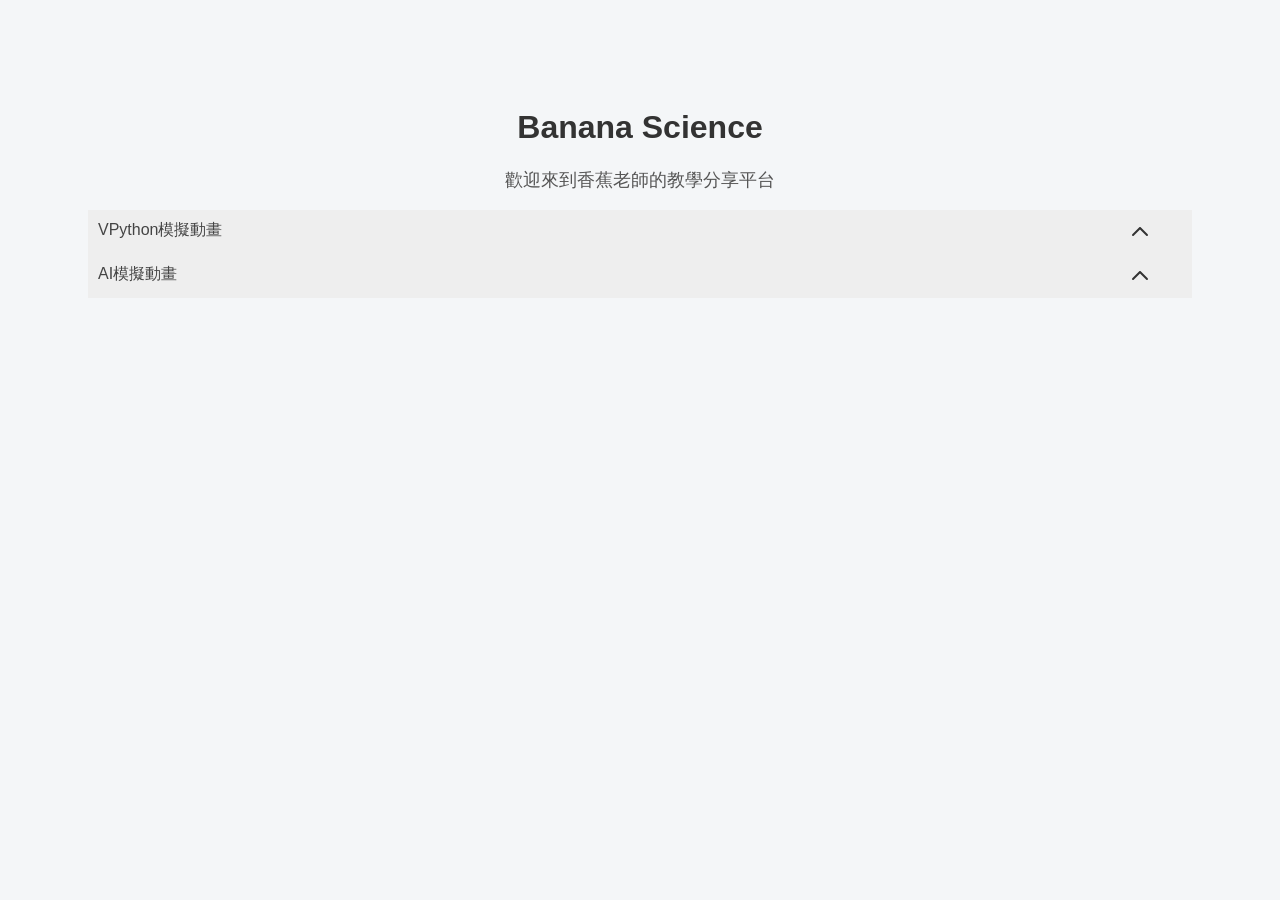
==== index.html @ 94a5cd6b "Update index.html" ====
<!DOCTYPE html>
<html lang="zh-Hant">
<head>
  <meta charset="UTF-8" />  
  <meta name="viewport" content="width=device-width, initial-scale=1.0" />
  <title>BanaScience</title>
  <link rel="bookmark" href="favicon/favicon.ico" />  
  <link rel="apple-touch-icon" sizes="180x180" href="favicon/apple-touch-icon.png">
  <link rel="icon" type="image/png" sizes="32x32" href="favicon/favicon-32x32.png">
  <link rel="icon" type="image/png" sizes="16x16" href="favicon/favicon-16x16.png">
  <link rel="manifest" href="favicon/site.webmanifest">
  <style>
    body {
      font-family: "Microsoft JhengHei", sans-serif;
      background-color: #f4f6f8;
      text-align: center;
      padding: 80px;
    }
    h1 {
      color: #333;
    }
    p {
      color: #555;
      font-size: 18px;
    }
    .drop-header {
      margin-bottom: 0px;
      padding: 10px;
      background-color: #eee;
      color: #444;
      cursor: pointer;
      text-align: left;
      display: flex;
      border: none;
      outline: none;
      transition: 0.7s;
    }
    .drop-header.active, .drop-header:hover {
      background-color: #ccc;
    }
    .drop-header .drop-arrow {
      align-self: flex-end;
      transform-origin: 50% 50%;
      transition: transform 0.3s ease;
    }
    .drop-header.active .drop-arrow {
      transform: rotate(180deg);
    }
    .drop-content {
      background-color: white;
      display: flex;
      flex-direction: column;
      align-items: flex-start;
      max-height: 0;
      overflow: hidden;
      transition: max-height 0.2s ease-out;
    }
    .tool {
      width: 100%;
      padding: 10px;
      display: flex;
      background-color: white;
      color: #221122;
      text-align: start;
      text-decoration: none;
      align-items: center;
      transition: background-color 0.3s;
    }
    .tool:hover {
      background-color: lightgray;
    }
    .icon {
      width: 4%;
      height: 4%;
      padding: 3px;
      margin-right: 0.5rem;
    }
  </style>
</head>
<body>
  <div>
    <h1>Banana Science</h1>
    <p>歡迎來到香蕉老師的教學分享平台</p>
  </div>
  <div class="drop-box">
    <div class="drop-header">
      <span style="width: 95%;">VPython模擬動畫</span>
      <svg class="drop-arrow" width="24" height="24" viewBox="0 0 24 24" xmlns="http://www.w3.org/2000/svg">
        <path fill-rule="evenodd" clip-rule="evenodd" d="M12 7C12.2652 7 12.5196 7.10536 12.7071 7.29289L19.7071 14.2929C20.0976 14.6834 20.0976 15.3166 19.7071 15.7071C19.3166 16.0976 18.6834 16.0976 18.2929 15.7071L12 9.41421L5.70711 15.7071C5.31658 16.0976 4.68342 16.0976 4.29289 15.7071C3.90237 15.3166 3.90237 14.6834 4.29289 14.2929L11.2929 7.29289C11.4804 7.10536 11.7348 7 12 7Z" fill="#333333"/>
      </svg>
    </div>
    <div class="drop-content" id="vpython_ani">
      <a class="tool" href="./wave.html">
        <svg class="icon" viewBox="0 0 594.3761 255.05859" version="1.1" xmlns="http://www.w3.org/2000/svg" xmlns:svg="http://www.w3.org/2000/svg">
          <g transform="translate(-395.97852,-268.9707)">
            <path fill="#555555" style="stroke-linecap:round;stroke-linejoin:round;paint-order:stroke markers fill"
              d="m 558.82031,268.9707 c -20.92199,0 -37.84213,10.01797 -52.13672,21.58594 -14.29458,11.56798 -26.56698,25.69681 -37.11523,39.49805 -21.09652,27.60247 -35.37891,54.76172 -35.37891,54.76172 a 25,25 0 0 0 -0.25781,0.86523 h -15.45312 a 22.5,22.5 0 0 0 -22.5,22.5 22.5,22.5 0 0 0 22.5,22.5 h 158.86132 a 22.5,22.5 0 0 0 22.5,-22.5 22.5,22.5 0 0 0 -11.11523,-19.40039 c 2.13415,-3.41445 4.4962,-7.09667 7.10156,-10.98242 -3.69198,-5.61745 -7.44564,-11.02613 -11.27344,-15.8086 -11.22714,-14.02732 -21.59804,-19.28801 -24.34374,-20.59961 -16.43062,23.23801 -27.07227,43.42579 -27.07227,43.42579 a 25,25 0 0 0 -0.36523,0.86523 H 491.8418 c 4.9206,-7.74054 10.62061,-16.32858 17.45117,-25.26562 9.04241,-11.831 19.38296,-23.336 28.84375,-30.99219 9.46078,-7.6562 17.43927,-10.45313 20.68359,-10.45313 12.20814,0 27.55106,10.53319 42.68946,29.44727 15.13841,18.91408 28.14244,43.18011 38.18945,60.58203 9.10519,15.77066 23.19824,42.76892 42.45312,66.82617 19.25489,24.05725 45.60208,48.20313 81.72657,48.20313 20.922,0 37.84212,-10.0199 52.13672,-21.58789 14.2946,-11.56798 26.56693,-25.69486 37.11523,-39.4961 21.0965,-27.60247 35.37891,-54.76367 35.37891,-54.76367 a 25,25 0 0 0 -10.41993,-33.78516 25,25 0 0 0 -33.78515,10.41993 c 0,0 -12.81559,24.10361 -30.90039,47.76562 -9.0424,11.831 -19.381,23.33598 -28.8418,30.99219 -9.4608,7.6562 -17.43929,10.45508 -20.68359,10.45508 -12.2081,0 -27.55105,-10.53319 -42.68946,-29.44727 C 706.05105,425.66795 693.047,401.40192 683,384 673.8948,368.22934 659.7998,341.23108 640.54492,317.17383 621.29003,293.11657 594.94479,268.9707 558.82031,268.9707 Z m 98.94727,0 c -10.1329,0 -19.30884,2.38143 -27.7207,6.11914 10.70728,8.95653 19.8438,19.00212 27.45507,28.51172 5.08846,6.35757 9.79291,12.84472 14.14844,19.24024 9.08478,4.62656 18.98115,13.3001 28.80664,25.57617 15.13841,18.91408 28.14245,43.18011 38.18946,60.58203 6.06993,10.51344 14.57015,26.10715 25.125,42.40234 1.78696,-0.91242 4.20304,-2.34317 7.1289,-4.71093 7.20464,-5.8304 16.93063,-16.41639 25.24805,-27.29883 1.22338,-1.60067 2.36522,-3.19791 3.53711,-4.79883 C 793.07513,403.68747 787.1085,392.93952 781.94727,384 772.84207,368.22934 758.74707,341.23108 739.49219,317.17383 720.2373,293.11657 693.89206,268.9707 657.76758,268.9707 Z m 306.65234,102.54492 a 25,25 0 0 0 -21.16797,13.30079 c 0,0 -12.81559,24.10361 -30.90039,47.76562 -9.0424,11.831 -19.38099,23.33598 -28.84179,30.99219 -2.82417,2.28547 -5.43862,4.01568 -7.91211,5.49023 -1.71394,2.35097 -3.39487,4.69418 -5.21094,7.07032 -10.68177,13.97586 -23.40176,28.68413 -38.7832,41.49609 9.49961,4.01241 19.8775,6.39844 31.22265,6.39844 20.922,0 37.84212,-10.0199 52.13672,-21.58789 14.2946,-11.56798 26.56694,-25.69486 37.11524,-39.4961 21.0965,-27.60247 35.3789,-54.76367 35.3789,-54.76367 a 25,25 0 0 0 -10.41992,-33.78516 25,25 0 0 0 -12.61719,-2.88086 z" />
          </g>
        </svg>
        <span>波動模擬</span>
      </a>
      <a class="tool" href="./projectile.html">
        <svg class="icon" viewBox="0 0 556.05591 450" version="1.1" xmlns="http://www.w3.org/2000/svg" xmlns:svg="http://www.w3.org/2000/svg">
          <g transform="translate(-371.45581,-113.09178)">
            <path fill="#555555" style="display:inline;stroke-linecap:round;stroke-linejoin:round;paint-order:stroke markers fill"
              d="m 813.71879,113.09178 c -62.2541,-1e-5 -113.793,51.53891 -113.79301,113.79297 0,62.25406 51.53891,113.79292 113.79301,113.79292 62.254,0 113.7929,-51.53886 113.7929,-113.79292 0,-62.25405 -51.5389,-113.79297 -113.7929,-113.79297 z m 0,50 a 63.793274,63.793274 0 0 1 63.7929,63.79297 63.793274,63.793274 0 0 1 -63.7929,63.79297 63.793274,63.793274 0 0 1 -63.79301,-63.79297 63.793274,63.793274 0 0 1 63.79301,-63.79297 z m -156.20902,81.64453 a 22.5,22.5 0 0 0 -11.43164,2.22461 c -42.15649,20.56658 -82.80419,44.84276 -120.45313,73.55665 -0.005,0 -0.0101,0.01 -0.0156,0.014 -0.003,0 -0.007,0 -0.01,0.01 -30.0369,22.8474 -57.94888,48.3608 -83.52148,75.9687 -24.5409,26.4741 -46.99316,54.9388 -66.90625,85.1426 a 22.5,22.5 0 0 0 6.39843,31.1699 22.5,22.5 0 0 0 31.16993,-6.4004 c 18.51048,-28.0762 39.43138,-54.6096 62.34375,-79.3261 a 22.50225,22.50225 0 0 0 0.006,-0.01 c 23.87759,-25.7781 49.88614,-49.5366 77.7754,-70.7481 a 22.50225,22.50225 0 0 0 0.0254,-0.02 c 34.95945,-26.6654 73.0517,-49.4628 112.91797,-68.91208 a 22.5,22.5 0 0 0 10.35546,-30.08789 22.5,22.5 0 0 0 -18.65429,-12.58008 z m 35.03906,60.93946 a 22.5,22.5 0 0 0 -11.45313,2.1211 c -75.90929,36.1812 -168.40964,95.7492 -245.36914,208.789 a 22.5,22.5 0 0 0 5.9375,31.2618 22.5,22.5 0 0 0 31.25977,-5.9356 c 71.70632,-105.3238 156.02162,-159.409 227.5332,-193.4941 a 22.5,22.5 0 0 0 10.63086,-29.9922 22.5,22.5 0 0 0 -18.53906,-12.75 z" />
          </g>
        </svg>
        <span>拋體模擬</span>
      </a>
    </div>
  </div>
   <div class="drop-box">
    <div class="drop-header">
      <span style="width: 95%;">AI模擬動畫</span>
      <svg class="drop-arrow" width="24" height="24" viewBox="0 0 24 24" xmlns="http://www.w3.org/2000/svg">
        <path fill-rule="evenodd" clip-rule="evenodd" d="M12 7C12.2652 7 12.5196 7.10536 12.7071 7.29289L19.7071 14.2929C20.0976 14.6834 20.0976 15.3166 19.7071 15.7071C19.3166 16.0976 18.6834 16.0976 18.2929 15.7071L12 9.41421L5.70711 15.7071C5.31658 16.0976 4.68342 16.0976 4.29289 15.7071C3.90237 15.3166 3.90237 14.6834 4.29289 14.2929L11.2929 7.29289C11.4804 7.10536 11.7348 7 12 7Z" fill="#333333"/>
      </svg>
    </div>
    <div class="drop-content" id="html_ani">
      <a class="tool" href="./eyes.html">
        <span>眼睛成像模擬</span>
      </a>
      <a class="tool" href="./eyesoptical/ani.html">
        <span>近視與遠視</span>
      </a>
    </div>
  </div>
  <script>
    var acc = document.getElementsByClassName("drop-header"); 
    for (var i = 0; i < acc.length; i++) {
      acc[i].addEventListener("click", function() {
        this.classList.toggle("active");
        var panel = this.nextElementSibling;
        if (panel.style.maxHeight) {
            panel.style.maxHeight = null;
        } else {
            panel.style.maxHeight = panel.scrollHeight + "px";
        }
      });
    }
  </script>
</body>
</html>
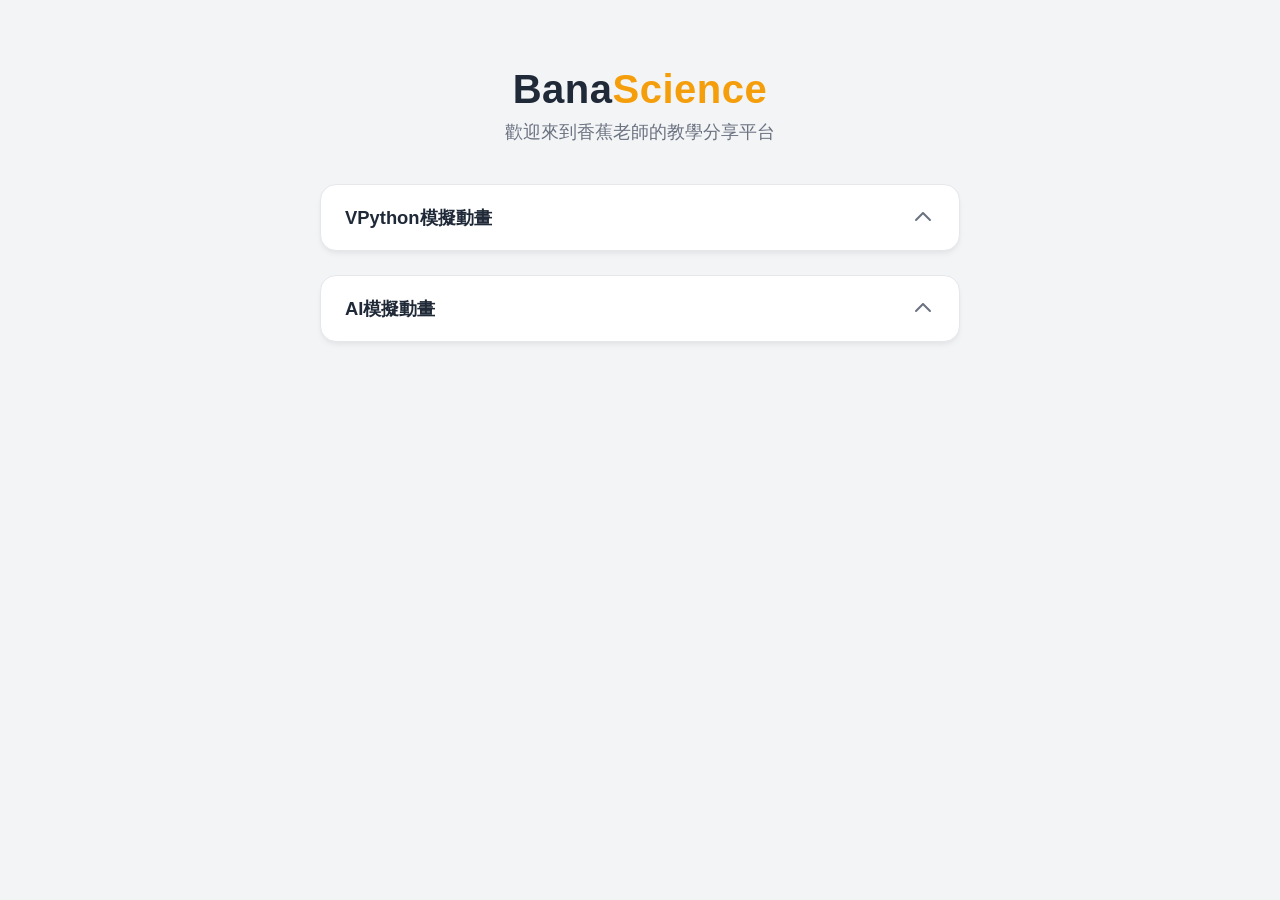
==== commit 03d775c9: "Update title and enhance styling in index.html" ====
--- a/index.html
+++ b/index.html
@@ -3,129 +3,221 @@
 <head>
   <meta charset="UTF-8" />  
   <meta name="viewport" content="width=device-width, initial-scale=1.0" />
-  <title>BanaScience</title>
+  <title>BanaScience | 香蕉老師的教學分享平台</title>
   <link rel="bookmark" href="favicon/favicon.ico" />  
   <link rel="apple-touch-icon" sizes="180x180" href="favicon/apple-touch-icon.png">
   <link rel="icon" type="image/png" sizes="32x32" href="favicon/favicon-32x32.png">
   <link rel="icon" type="image/png" sizes="16x16" href="favicon/favicon-16x16.png">
   <link rel="manifest" href="favicon/site.webmanifest">
   <style>
+    /* 定義全域色彩變數，方便未來統一修改 */
+    :root {
+      --primary-color: #F59E0B; /* 呼應香蕉的暖黃/橘色 */
+      --bg-color: #F3F4F6;      /* 柔和的淺灰背景 */
+      --card-bg: #FFFFFF;
+      --text-main: #1F2937;
+      --text-muted: #6B7280;
+      --border-color: #E5E7EB;
+    }
+
     body {
-      font-family: "Microsoft JhengHei", sans-serif;
-      background-color: #f4f6f8;
+      font-family: "Microsoft JhengHei", -apple-system, BlinkMacSystemFont, sans-serif;
+      background-color: var(--bg-color);
+      color: var(--text-main);
+      margin: 0;
+      padding: 40px 20px;
+      display: flex;
+      flex-direction: column;
+      align-items: center;
+    }
+
+    /* 加入容器限制最大寬度，避免在大螢幕上比例失衡 */
+    .container {
+      max-width: 640px;
+      width: 100%;
+    }
+
+    header {
       text-align: center;
-      padding: 80px;
-    }
+      margin-bottom: 40px;
+    }
+
     h1 {
-      color: #333;
-    }
-    p {
-      color: #555;
-      font-size: 18px;
-    }
+      font-size: 2.5rem;
+      margin-bottom: 8px;
+      font-weight: 800;
+      letter-spacing: 0.5px;
+    }
+
+    h1 span {
+      color: var(--primary-color);
+    }
+
+    header p {
+      color: var(--text-muted);
+      font-size: 1.1rem;
+      margin: 0;
+    }
+
+    /* 現代卡片設計 */
+    .drop-box {
+      background-color: var(--card-bg);
+      border-radius: 16px;
+      box-shadow: 0 4px 6px -1px rgba(0, 0, 0, 0.05), 0 2px 4px -1px rgba(0, 0, 0, 0.03);
+      margin-bottom: 24px;
+      overflow: hidden;
+      border: 1px solid var(--border-color);
+      transition: transform 0.2s ease, box-shadow 0.2s ease;
+    }
+
+    .drop-box:hover {
+      box-shadow: 0 10px 15px -3px rgba(0, 0, 0, 0.08);
+      transform: translateY(-2px);
+    }
+
     .drop-header {
-      margin-bottom: 0px;
-      padding: 10px;
-      background-color: #eee;
-      color: #444;
+      padding: 20px 24px;
+      background-color: transparent;
+      color: var(--text-main);
+      font-size: 1.15rem;
+      font-weight: 600;
       cursor: pointer;
-      text-align: left;
-      display: flex;
+      display: flex;
+      justify-content: space-between;
+      align-items: center;
       border: none;
       outline: none;
-      transition: 0.7s;
-    }
+      transition: background-color 0.3s;
+    }
+
     .drop-header.active, .drop-header:hover {
-      background-color: #ccc;
-    }
+      background-color: #FAFAFA;
+    }
+
     .drop-header .drop-arrow {
-      align-self: flex-end;
       transform-origin: 50% 50%;
       transition: transform 0.3s ease;
-    }
+      fill: var(--text-muted);
+    }
+
     .drop-header.active .drop-arrow {
       transform: rotate(180deg);
-    }
+      fill: var(--primary-color);
+    }
+
     .drop-content {
-      background-color: white;
+      background-color: var(--card-bg);
       display: flex;
       flex-direction: column;
-      align-items: flex-start;
       max-height: 0;
       overflow: hidden;
-      transition: max-height 0.2s ease-out;
-    }
+      transition: max-height 0.3s ease-out;
+    }
+
+    /* 選單內的連結項目 */
     .tool {
-      width: 100%;
-      padding: 10px;
-      display: flex;
-      background-color: white;
-      color: #221122;
-      text-align: start;
+      padding: 16px 24px;
+      display: flex;
+      align-items: center;
+      color: var(--text-main);
       text-decoration: none;
-      align-items: center;
-      transition: background-color 0.3s;
-    }
+      border-top: 1px solid var(--border-color);
+      transition: all 0.2s ease;
+    }
+
     .tool:hover {
-      background-color: lightgray;
-    }
+      background-color: #FFFBEB; /* 淺黃色懸浮背景 */
+      padding-left: 32px; /* 懸浮時產生往右的動態引導感 */
+      color: var(--primary-color);
+      font-weight: 600;
+    }
+
+    /* 確保 SVG 縮放正確且與文字對齊 */
     .icon {
-      width: 4%;
-      height: 4%;
-      padding: 3px;
-      margin-right: 0.5rem;
+      width: 24px;
+      height: 24px;
+      margin-right: 14px;
+      flex-shrink: 0;
+    }
+
+    .icon path {
+      transition: fill 0.2s ease;
+    }
+
+    .tool:hover .icon path {
+      fill: var(--primary-color);
+    }
+
+    /* 若沒有 icon 的項目，用點綴圖案代替對齊 */
+    .tool span {
+      display: flex;
+      align-items: center;
     }
   </style>
 </head>
 <body>
-  <div>
-    <h1>Banana Science</h1>
-    <p>歡迎來到香蕉老師的教學分享平台</p>
-  </div>
-  <div class="drop-box">
-    <div class="drop-header">
-      <span style="width: 95%;">VPython模擬動畫</span>
-      <svg class="drop-arrow" width="24" height="24" viewBox="0 0 24 24" xmlns="http://www.w3.org/2000/svg">
-        <path fill-rule="evenodd" clip-rule="evenodd" d="M12 7C12.2652 7 12.5196 7.10536 12.7071 7.29289L19.7071 14.2929C20.0976 14.6834 20.0976 15.3166 19.7071 15.7071C19.3166 16.0976 18.6834 16.0976 18.2929 15.7071L12 9.41421L5.70711 15.7071C5.31658 16.0976 4.68342 16.0976 4.29289 15.7071C3.90237 15.3166 3.90237 14.6834 4.29289 14.2929L11.2929 7.29289C11.4804 7.10536 11.7348 7 12 7Z" fill="#333333"/>
-      </svg>
+  <div class="container">
+    <header>
+      <h1>Bana<span>Science</span></h1>
+      <p>歡迎來到香蕉老師的教學分享平台</p>
+    </header>
+
+    <div class="drop-box">
+      <div class="drop-header">
+        <span>VPython模擬動畫</span>
+        <svg class="drop-arrow" width="24" height="24" viewBox="0 0 24 24" xmlns="http://www.w3.org/2000/svg">
+          <path fill-rule="evenodd" clip-rule="evenodd" d="M12 7C12.2652 7 12.5196 7.10536 12.7071 7.29289L19.7071 14.2929C20.0976 14.6834 20.0976 15.3166 19.7071 15.7071C19.3166 16.0976 18.6834 16.0976 18.2929 15.7071L12 9.41421L5.70711 15.7071C5.31658 16.0976 4.68342 16.0976 4.29289 15.7071C3.90237 15.3166 3.90237 14.6834 4.29289 14.2929L11.2929 7.29289C11.4804 7.10536 11.7348 7 12 7Z"/>
+        </svg>
+      </div>
+      <div class="drop-content" id="vpython_ani">
+        <a class="tool" href="./wave.html">
+          <svg class="icon" viewBox="0 0 594.3761 255.05859" version="1.1" xmlns="http://www.w3.org/2000/svg">
+            <g transform="translate(-395.97852,-268.9707)">
+              <path fill="#555555" style="stroke-linecap:round;stroke-linejoin:round;paint-order:stroke markers fill"
+                d="m 558.82031,268.9707 c -20.92199,0 -37.84213,10.01797 -52.13672,21.58594 -14.29458,11.56798 -26.56698,25.69681 -37.11523,39.49805 -21.09652,27.60247 -35.37891,54.76172 -35.37891,54.76172 a 25,25 0 0 0 -0.25781,0.86523 h -15.45312 a 22.5,22.5 0 0 0 -22.5,22.5 22.5,22.5 0 0 0 22.5,22.5 h 158.86132 a 22.5,22.5 0 0 0 22.5,-22.5 22.5,22.5 0 0 0 -11.11523,-19.40039 c 2.13415,-3.41445 4.4962,-7.09667 7.10156,-10.98242 -3.69198,-5.61745 -7.44564,-11.02613 -11.27344,-15.8086 -11.22714,-14.02732 -21.59804,-19.28801 -24.34374,-20.59961 -16.43062,23.23801 -27.07227,43.42579 -27.07227,43.42579 a 25,25 0 0 0 -0.36523,0.86523 H 491.8418 c 4.9206,-7.74054 10.62061,-16.32858 17.45117,-25.26562 9.04241,-11.831 19.38296,-23.336 28.84375,-30.99219 9.46078,-7.6562 17.43927,-10.45313 20.68359,-10.45313 12.20814,0 27.55106,10.53319 42.68946,29.44727 15.13841,18.91408 28.14244,43.18011 38.18945,60.58203 9.10519,15.77066 23.19824,42.76892 42.45312,66.82617 19.25489,24.05725 45.60208,48.20313 81.72657,48.20313 20.922,0 37.84212,-10.0199 52.13672,-21.58789 14.2946,-11.56798 26.56693,-25.69486 37.11523,-39.4961 21.0965,-27.60247 35.37891,-54.76367 35.37891,-54.76367 a 25,25 0 0 0 -10.41993,-33.78516 25,25 0 0 0 -33.78515,10.41993 c 0,0 -12.81559,24.10361 -30.90039,47.76562 -9.0424,11.831 -19.381,23.33598 -28.8418,30.99219 -9.4608,7.6562 -17.43929,10.45508 -20.68359,10.45508 -12.2081,0 -27.55105,-10.53319 -42.68946,-29.44727 C 706.05105,425.66795 693.047,401.40192 683,384 673.8948,368.22934 659.7998,341.23108 640.54492,317.17383 621.29003,293.11657 594.94479,268.9707 558.82031,268.9707 Z m 98.94727,0 c -10.1329,0 -19.30884,2.38143 -27.7207,6.11914 10.70728,8.95653 19.8438,19.00212 27.45507,28.51172 5.08846,6.35757 9.79291,12.84472 14.14844,19.24024 9.08478,4.62656 18.98115,13.3001 28.80664,25.57617 15.13841,18.91408 28.14245,43.18011 38.18946,60.58203 6.06993,10.51344 14.57015,26.10715 25.125,42.40234 1.78696,-0.91242 4.20304,-2.34317 7.1289,-4.71093 7.20464,-5.8304 16.93063,-16.41639 25.24805,-27.29883 1.22338,-1.60067 2.36522,-3.19791 3.53711,-4.79883 C 793.07513,403.68747 787.1085,392.93952 781.94727,384 772.84207,368.22934 758.74707,341.23108 739.49219,317.17383 720.2373,293.11657 693.89206,268.9707 657.76758,268.9707 Z m 306.65234,102.54492 a 25,25 0 0 0 -21.16797,13.30079 c 0,0 -12.81559,24.10361 -30.90039,47.76562 -9.0424,11.831 -19.38099,23.33598 -28.84179,30.99219 -2.82417,2.28547 -5.43862,4.01568 -7.91211,5.49023 -1.71394,2.35097 -3.39487,4.69418 -5.21094,7.07032 -10.68177,13.97586 -23.40176,28.68413 -38.7832,41.49609 9.49961,4.01241 19.8775,6.39844 31.22265,6.39844 20.922,0 37.84212,-10.0199 52.13672,-21.58789 14.2946,-11.56798 26.56694,-25.69486 37.11524,-39.4961 21.0965,-27.60247 35.3789,-54.76367 35.3789,-54.76367 a 25,25 0 0 0 -10.41992,-33.78516 25,25 0 0 0 -12.61719,-2.88086 z" />
+            </g>
+          </svg>
+          <span>波動模擬</span>
+        </a>
+        <a class="tool" href="./projectile.html">
+          <svg class="icon" viewBox="0 0 556.05591 450" version="1.1" xmlns="http://www.w3.org/2000/svg">
+            <g transform="translate(-371.45581,-113.09178)">
+              <path fill="#555555" style="display:inline;stroke-linecap:round;stroke-linejoin:round;paint-order:stroke markers fill"
+                d="m 813.71879,113.09178 c -62.2541,-1e-5 -113.793,51.53891 -113.79301,113.79297 0,62.25406 51.53891,113.79292 113.79301,113.79292 62.254,0 113.7929,-51.53886 113.7929,-113.79292 0,-62.25405 -51.5389,-113.79297 -113.7929,-113.79297 z m 0,50 a 63.793274,63.793274 0 0 1 63.7929,63.79297 63.793274,63.793274 0 0 1 -63.7929,63.79297 63.793274,63.793274 0 0 1 -63.79301,-63.79297 63.793274,63.793274 0 0 1 63.79301,-63.79297 z m -156.20902,81.64453 a 22.5,22.5 0 0 0 -11.43164,2.22461 c -42.15649,20.56658 -82.80419,44.84276 -120.45313,73.55665 -0.005,0 -0.0101,0.01 -0.0156,0.014 -0.003,0 -0.007,0 -0.01,0.01 -30.0369,22.8474 -57.94888,48.3608 -83.52148,75.9687 -24.5409,26.4741 -46.99316,54.9388 -66.90625,85.1426 a 22.5,22.5 0 0 0 6.39843,31.1699 22.5,22.5 0 0 0 31.16993,-6.4004 c 18.51048,-28.0762 39.43138,-54.6096 62.34375,-79.3261 a 22.50225,22.50225 0 0 0 0.006,-0.01 c 23.87759,-25.7781 49.88614,-49.5366 77.7754,-70.7481 a 22.50225,22.50225 0 0 0 0.0254,-0.02 c 34.95945,-26.6654 73.0517,-49.4628 112.91797,-68.91208 a 22.5,22.5 0 0 0 10.35546,-30.08789 22.5,22.5 0 0 0 -18.65429,-12.58008 z m 35.03906,60.93946 a 22.5,22.5 0 0 0 -11.45313,2.1211 c -75.90929,36.1812 -168.40964,95.7492 -245.36914,208.789 a 22.5,22.5 0 0 0 5.9375,31.2618 22.5,22.5 0 0 0 31.25977,-5.9356 c 71.70632,-105.3238 156.02162,-159.409 227.5332,-193.4941 a 22.5,22.5 0 0 0 10.63086,-29.9922 22.5,22.5 0 0 0 -18.53906,-12.75 z" />
+            </g>
+          </svg>
+          <span>拋體模擬</span>
+        </a>
+      </div>
     </div>
-    <div class="drop-content" id="vpython_ani">
-      <a class="tool" href="./wave.html">
-        <svg class="icon" viewBox="0 0 594.3761 255.05859" version="1.1" xmlns="http://www.w3.org/2000/svg" xmlns:svg="http://www.w3.org/2000/svg">
-          <g transform="translate(-395.97852,-268.9707)">
-            <path fill="#555555" style="stroke-linecap:round;stroke-linejoin:round;paint-order:stroke markers fill"
-              d="m 558.82031,268.9707 c -20.92199,0 -37.84213,10.01797 -52.13672,21.58594 -14.29458,11.56798 -26.56698,25.69681 -37.11523,39.49805 -21.09652,27.60247 -35.37891,54.76172 -35.37891,54.76172 a 25,25 0 0 0 -0.25781,0.86523 h -15.45312 a 22.5,22.5 0 0 0 -22.5,22.5 22.5,22.5 0 0 0 22.5,22.5 h 158.86132 a 22.5,22.5 0 0 0 22.5,-22.5 22.5,22.5 0 0 0 -11.11523,-19.40039 c 2.13415,-3.41445 4.4962,-7.09667 7.10156,-10.98242 -3.69198,-5.61745 -7.44564,-11.02613 -11.27344,-15.8086 -11.22714,-14.02732 -21.59804,-19.28801 -24.34374,-20.59961 -16.43062,23.23801 -27.07227,43.42579 -27.07227,43.42579 a 25,25 0 0 0 -0.36523,0.86523 H 491.8418 c 4.9206,-7.74054 10.62061,-16.32858 17.45117,-25.26562 9.04241,-11.831 19.38296,-23.336 28.84375,-30.99219 9.46078,-7.6562 17.43927,-10.45313 20.68359,-10.45313 12.20814,0 27.55106,10.53319 42.68946,29.44727 15.13841,18.91408 28.14244,43.18011 38.18945,60.58203 9.10519,15.77066 23.19824,42.76892 42.45312,66.82617 19.25489,24.05725 45.60208,48.20313 81.72657,48.20313 20.922,0 37.84212,-10.0199 52.13672,-21.58789 14.2946,-11.56798 26.56693,-25.69486 37.11523,-39.4961 21.0965,-27.60247 35.37891,-54.76367 35.37891,-54.76367 a 25,25 0 0 0 -10.41993,-33.78516 25,25 0 0 0 -33.78515,10.41993 c 0,0 -12.81559,24.10361 -30.90039,47.76562 -9.0424,11.831 -19.381,23.33598 -28.8418,30.99219 -9.4608,7.6562 -17.43929,10.45508 -20.68359,10.45508 -12.2081,0 -27.55105,-10.53319 -42.68946,-29.44727 C 706.05105,425.66795 693.047,401.40192 683,384 673.8948,368.22934 659.7998,341.23108 640.54492,317.17383 621.29003,293.11657 594.94479,268.9707 558.82031,268.9707 Z m 98.94727,0 c -10.1329,0 -19.30884,2.38143 -27.7207,6.11914 10.70728,8.95653 19.8438,19.00212 27.45507,28.51172 5.08846,6.35757 9.79291,12.84472 14.14844,19.24024 9.08478,4.62656 18.98115,13.3001 28.80664,25.57617 15.13841,18.91408 28.14245,43.18011 38.18946,60.58203 6.06993,10.51344 14.57015,26.10715 25.125,42.40234 1.78696,-0.91242 4.20304,-2.34317 7.1289,-4.71093 7.20464,-5.8304 16.93063,-16.41639 25.24805,-27.29883 1.22338,-1.60067 2.36522,-3.19791 3.53711,-4.79883 C 793.07513,403.68747 787.1085,392.93952 781.94727,384 772.84207,368.22934 758.74707,341.23108 739.49219,317.17383 720.2373,293.11657 693.89206,268.9707 657.76758,268.9707 Z m 306.65234,102.54492 a 25,25 0 0 0 -21.16797,13.30079 c 0,0 -12.81559,24.10361 -30.90039,47.76562 -9.0424,11.831 -19.38099,23.33598 -28.84179,30.99219 -2.82417,2.28547 -5.43862,4.01568 -7.91211,5.49023 -1.71394,2.35097 -3.39487,4.69418 -5.21094,7.07032 -10.68177,13.97586 -23.40176,28.68413 -38.7832,41.49609 9.49961,4.01241 19.8775,6.39844 31.22265,6.39844 20.922,0 37.84212,-10.0199 52.13672,-21.58789 14.2946,-11.56798 26.56694,-25.69486 37.11524,-39.4961 21.0965,-27.60247 35.3789,-54.76367 35.3789,-54.76367 a 25,25 0 0 0 -10.41992,-33.78516 25,25 0 0 0 -12.61719,-2.88086 z" />
-          </g>
+
+    <div class="drop-box">
+      <div class="drop-header">
+        <span>AI模擬動畫</span>
+        <svg class="drop-arrow" width="24" height="24" viewBox="0 0 24 24" xmlns="http://www.w3.org/2000/svg">
+          <path fill-rule="evenodd" clip-rule="evenodd" d="M12 7C12.2652 7 12.5196 7.10536 12.7071 7.29289L19.7071 14.2929C20.0976 14.6834 20.0976 15.3166 19.7071 15.7071C19.3166 16.0976 18.6834 16.0976 18.2929 15.7071L12 9.41421L5.70711 15.7071C5.31658 16.0976 4.68342 16.0976 4.29289 15.7071C3.90237 15.3166 3.90237 14.6834 4.29289 14.2929L11.2929 7.29289C11.4804 7.10536 11.7348 7 12 7Z"/>
         </svg>
-        <span>波動模擬</span>
-      </a>
-      <a class="tool" href="./projectile.html">
-        <svg class="icon" viewBox="0 0 556.05591 450" version="1.1" xmlns="http://www.w3.org/2000/svg" xmlns:svg="http://www.w3.org/2000/svg">
-          <g transform="translate(-371.45581,-113.09178)">
-            <path fill="#555555" style="display:inline;stroke-linecap:round;stroke-linejoin:round;paint-order:stroke markers fill"
-              d="m 813.71879,113.09178 c -62.2541,-1e-5 -113.793,51.53891 -113.79301,113.79297 0,62.25406 51.53891,113.79292 113.79301,113.79292 62.254,0 113.7929,-51.53886 113.7929,-113.79292 0,-62.25405 -51.5389,-113.79297 -113.7929,-113.79297 z m 0,50 a 63.793274,63.793274 0 0 1 63.7929,63.79297 63.793274,63.793274 0 0 1 -63.7929,63.79297 63.793274,63.793274 0 0 1 -63.79301,-63.79297 63.793274,63.793274 0 0 1 63.79301,-63.79297 z m -156.20902,81.64453 a 22.5,22.5 0 0 0 -11.43164,2.22461 c -42.15649,20.56658 -82.80419,44.84276 -120.45313,73.55665 -0.005,0 -0.0101,0.01 -0.0156,0.014 -0.003,0 -0.007,0 -0.01,0.01 -30.0369,22.8474 -57.94888,48.3608 -83.52148,75.9687 -24.5409,26.4741 -46.99316,54.9388 -66.90625,85.1426 a 22.5,22.5 0 0 0 6.39843,31.1699 22.5,22.5 0 0 0 31.16993,-6.4004 c 18.51048,-28.0762 39.43138,-54.6096 62.34375,-79.3261 a 22.50225,22.50225 0 0 0 0.006,-0.01 c 23.87759,-25.7781 49.88614,-49.5366 77.7754,-70.7481 a 22.50225,22.50225 0 0 0 0.0254,-0.02 c 34.95945,-26.6654 73.0517,-49.4628 112.91797,-68.91208 a 22.5,22.5 0 0 0 10.35546,-30.08789 22.5,22.5 0 0 0 -18.65429,-12.58008 z m 35.03906,60.93946 a 22.5,22.5 0 0 0 -11.45313,2.1211 c -75.90929,36.1812 -168.40964,95.7492 -245.36914,208.789 a 22.5,22.5 0 0 0 5.9375,31.2618 22.5,22.5 0 0 0 31.25977,-5.9356 c 71.70632,-105.3238 156.02162,-159.409 227.5332,-193.4941 a 22.5,22.5 0 0 0 10.63086,-29.9922 22.5,22.5 0 0 0 -18.53906,-12.75 z" />
-          </g>
-        </svg>
-        <span>拋體模擬</span>
-      </a>
+      </div>
+      <div class="drop-content" id="html_ani">
+        <a class="tool" href="./eyes.html">
+          <span style="padding-left: 38px;">眼睛成像模擬</span>
+        </a>
+        <a class="tool" href="./lab/eyesoptical.html">
+          <span style="padding-left: 38px;">近視與遠視</span>
+        </a>
+        <a class="tool" href="./lab/circuit_lab.html">
+          <span style="padding-left: 38px;">基本電路模擬</span>
+        </a>
+        <a class="tool" href="./lab/atom.html">
+          <span style="padding-left: 38px;">電子組態</span>
+        </a>
+        <a class="tool" href="./lab/kinematics_simulator.html">
+          <span style="padding-left: 38px;">直線運動</span>
+        </a>
+      </div>
     </div>
   </div>
-   <div class="drop-box">
-    <div class="drop-header">
-      <span style="width: 95%;">AI模擬動畫</span>
-      <svg class="drop-arrow" width="24" height="24" viewBox="0 0 24 24" xmlns="http://www.w3.org/2000/svg">
-        <path fill-rule="evenodd" clip-rule="evenodd" d="M12 7C12.2652 7 12.5196 7.10536 12.7071 7.29289L19.7071 14.2929C20.0976 14.6834 20.0976 15.3166 19.7071 15.7071C19.3166 16.0976 18.6834 16.0976 18.2929 15.7071L12 9.41421L5.70711 15.7071C5.31658 16.0976 4.68342 16.0976 4.29289 15.7071C3.90237 15.3166 3.90237 14.6834 4.29289 14.2929L11.2929 7.29289C11.4804 7.10536 11.7348 7 12 7Z" fill="#333333"/>
-      </svg>
-    </div>
-    <div class="drop-content" id="html_ani">
-      <a class="tool" href="./eyes.html">
-        <span>眼睛成像模擬</span>
-      </a>
-      <a class="tool" href="./eyesoptical/ani.html">
-        <span>近視與遠視</span>
-      </a>
-    </div>
-  </div>
+
   <script>
     var acc = document.getElementsByClassName("drop-header"); 
     for (var i = 0; i < acc.length; i++) {
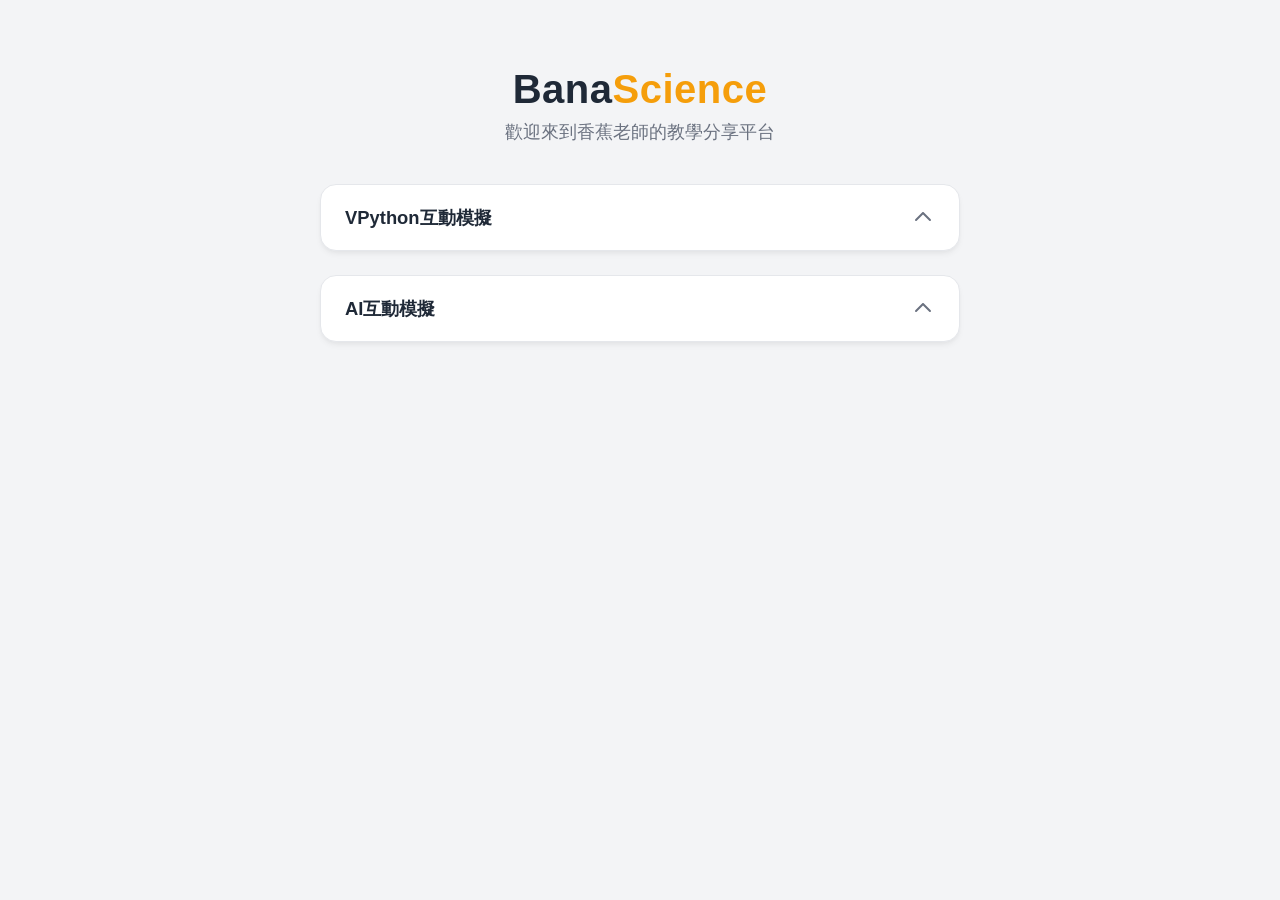
==== commit 6156abcb: "Update titles and labels in index.html" ====
--- a/index.html
+++ b/index.html
@@ -164,7 +164,7 @@
 
     <div class="drop-box">
       <div class="drop-header">
-        <span>VPython模擬動畫</span>
+        <span>VPython互動模擬</span>
         <svg class="drop-arrow" width="24" height="24" viewBox="0 0 24 24" xmlns="http://www.w3.org/2000/svg">
           <path fill-rule="evenodd" clip-rule="evenodd" d="M12 7C12.2652 7 12.5196 7.10536 12.7071 7.29289L19.7071 14.2929C20.0976 14.6834 20.0976 15.3166 19.7071 15.7071C19.3166 16.0976 18.6834 16.0976 18.2929 15.7071L12 9.41421L5.70711 15.7071C5.31658 16.0976 4.68342 16.0976 4.29289 15.7071C3.90237 15.3166 3.90237 14.6834 4.29289 14.2929L11.2929 7.29289C11.4804 7.10536 11.7348 7 12 7Z"/>
         </svg>
@@ -193,26 +193,44 @@
 
     <div class="drop-box">
       <div class="drop-header">
-        <span>AI模擬動畫</span>
+        <span>AI互動模擬</span>
         <svg class="drop-arrow" width="24" height="24" viewBox="0 0 24 24" xmlns="http://www.w3.org/2000/svg">
           <path fill-rule="evenodd" clip-rule="evenodd" d="M12 7C12.2652 7 12.5196 7.10536 12.7071 7.29289L19.7071 14.2929C20.0976 14.6834 20.0976 15.3166 19.7071 15.7071C19.3166 16.0976 18.6834 16.0976 18.2929 15.7071L12 9.41421L5.70711 15.7071C5.31658 16.0976 4.68342 16.0976 4.29289 15.7071C3.90237 15.3166 3.90237 14.6834 4.29289 14.2929L11.2929 7.29289C11.4804 7.10536 11.7348 7 12 7Z"/>
         </svg>
       </div>
-      <div class="drop-content" id="html_ani">
+     <div class="drop-content" id="html_ani">
         <a class="tool" href="./eyes.html">
-          <span style="padding-left: 38px;">眼睛成像模擬</span>
+          <svg class="icon" viewBox="0 0 24 24" xmlns="http://www.w3.org/2000/svg">
+            <path fill="#555555" d="M12 4.5C7 4.5 2.73 7.61 1 12c1.73 4.39 6 7.5 11 7.5s9.27-3.11 11-7.5c-1.73-4.39-6-7.5-11-7.5zM12 17c-2.76 0-5-2.24-5-5s2.24-5 5-5 5 2.24 5 5-2.24 5-5 5zm0-8c-1.66 0-3 1.34-3 3s1.34 3 3 3 3-1.34 3-3-1.34-3-3-3z"/>
+          </svg>
+          <span>眼睛成像模擬</span>
         </a>
         <a class="tool" href="./lab/eyesoptical.html">
-          <span style="padding-left: 38px;">近視與遠視</span>
+          <svg class="icon" viewBox="0 0 24 24" xmlns="http://www.w3.org/2000/svg">
+            <path fill="#555555" d="M15.5 14h-.79l-.28-.27C15.41 12.59 16 11.11 16 9.5 16 5.91 13.09 3 9.5 3S3 5.91 3 9.5 5.91 16 9.5 16c1.61 0 3.09-.59 4.23-1.57l.27.28v.79l5 4.99L20.49 19l-4.99-5zm-6 0C7.01 14 5 11.99 5 9.5S7.01 5 9.5 5 14 7.01 14 9.5 11.99 14 9.5 14zM12 10h-2v2H9v-2H7V9h2V7h1v2h2v1z"/>
+          </svg>
+          <span>近視與遠視</span>
         </a>
         <a class="tool" href="./lab/circuit_lab.html">
-          <span style="padding-left: 38px;">基本電路模擬</span>
+          <svg class="icon" viewBox="0 0 24 24" xmlns="http://www.w3.org/2000/svg">
+            <path fill="#555555" d="M11 21h-1l1-7H7.5c-.58 0-.57-.32-.38-.66.19-.34.37-.71.37-.71L12.5 3h1l-1 7h3.5c.49 0 .56.33.47.51l-.07.15C12.96 17.55 11 21 11 21z"/>
+          </svg>
+          <span>電學實驗室</span>
         </a>
         <a class="tool" href="./lab/atom.html">
-          <span style="padding-left: 38px;">電子組態</span>
+          <svg class="icon" viewBox="0 0 24 24" xmlns="http://www.w3.org/2000/svg">
+            <path fill="#555555" d="M12 14.5c-1.38 0-2.5-1.12-2.5-2.5s1.12-2.5 2.5-2.5 2.5 1.12 2.5 2.5-1.12 2.5-2.5 2.5zm0-4c-.83 0-1.5.67-1.5 1.5s.67 1.5 1.5 1.5 1.5-.67 1.5-1.5-.67-1.5-1.5-1.5z"/>
+            <path fill="#555555" d="M21 12c0 2.21-4.03 4-9 4s-9-1.79-9-4 4.03-4 9-4 9 1.79 9 4zm-1.13 0c0-1.42-3.1-2.61-7.87-2.61S4.13 10.58 4.13 12s3.1 2.61 7.87 2.61 7.87-1.19 7.87-2.61z" transform="rotate(60 12 12)"/>
+            <path fill="#555555" d="M21 12c0 2.21-4.03 4-9 4s-9-1.79-9-4 4.03-4 9-4 9 1.79 9 4zm-1.13 0c0-1.42-3.1-2.61-7.87-2.61S4.13 10.58 4.13 12s3.1 2.61 7.87 2.61 7.87-1.19 7.87-2.61z" transform="rotate(-60 12 12)"/>
+            <path fill="#555555" d="M21 12c0 2.21-4.03 4-9 4s-9-1.79-9-4 4.03-4 9-4 9 1.79 9 4zm-1.13 0c0-1.42-3.1-2.61-7.87-2.61S4.13 10.58 4.13 12s3.1 2.61 7.87 2.61 7.87-1.19 7.87-2.61z"/>
+          </svg>
+          <span>原子軌道</span>
         </a>
         <a class="tool" href="./lab/kinematics_simulator.html">
-          <span style="padding-left: 38px;">直線運動</span>
+          <svg class="icon" viewBox="0 0 24 24" xmlns="http://www.w3.org/2000/svg">
+            <path fill="#555555" d="M2 18h20v2H2v-2zM5 10h6v8H5v-8zm8 3v-3l5 4-5 4v-3h-2v-2h2z"/>
+          </svg>
+          <span>直線運動實驗室</span>
         </a>
       </div>
     </div>
